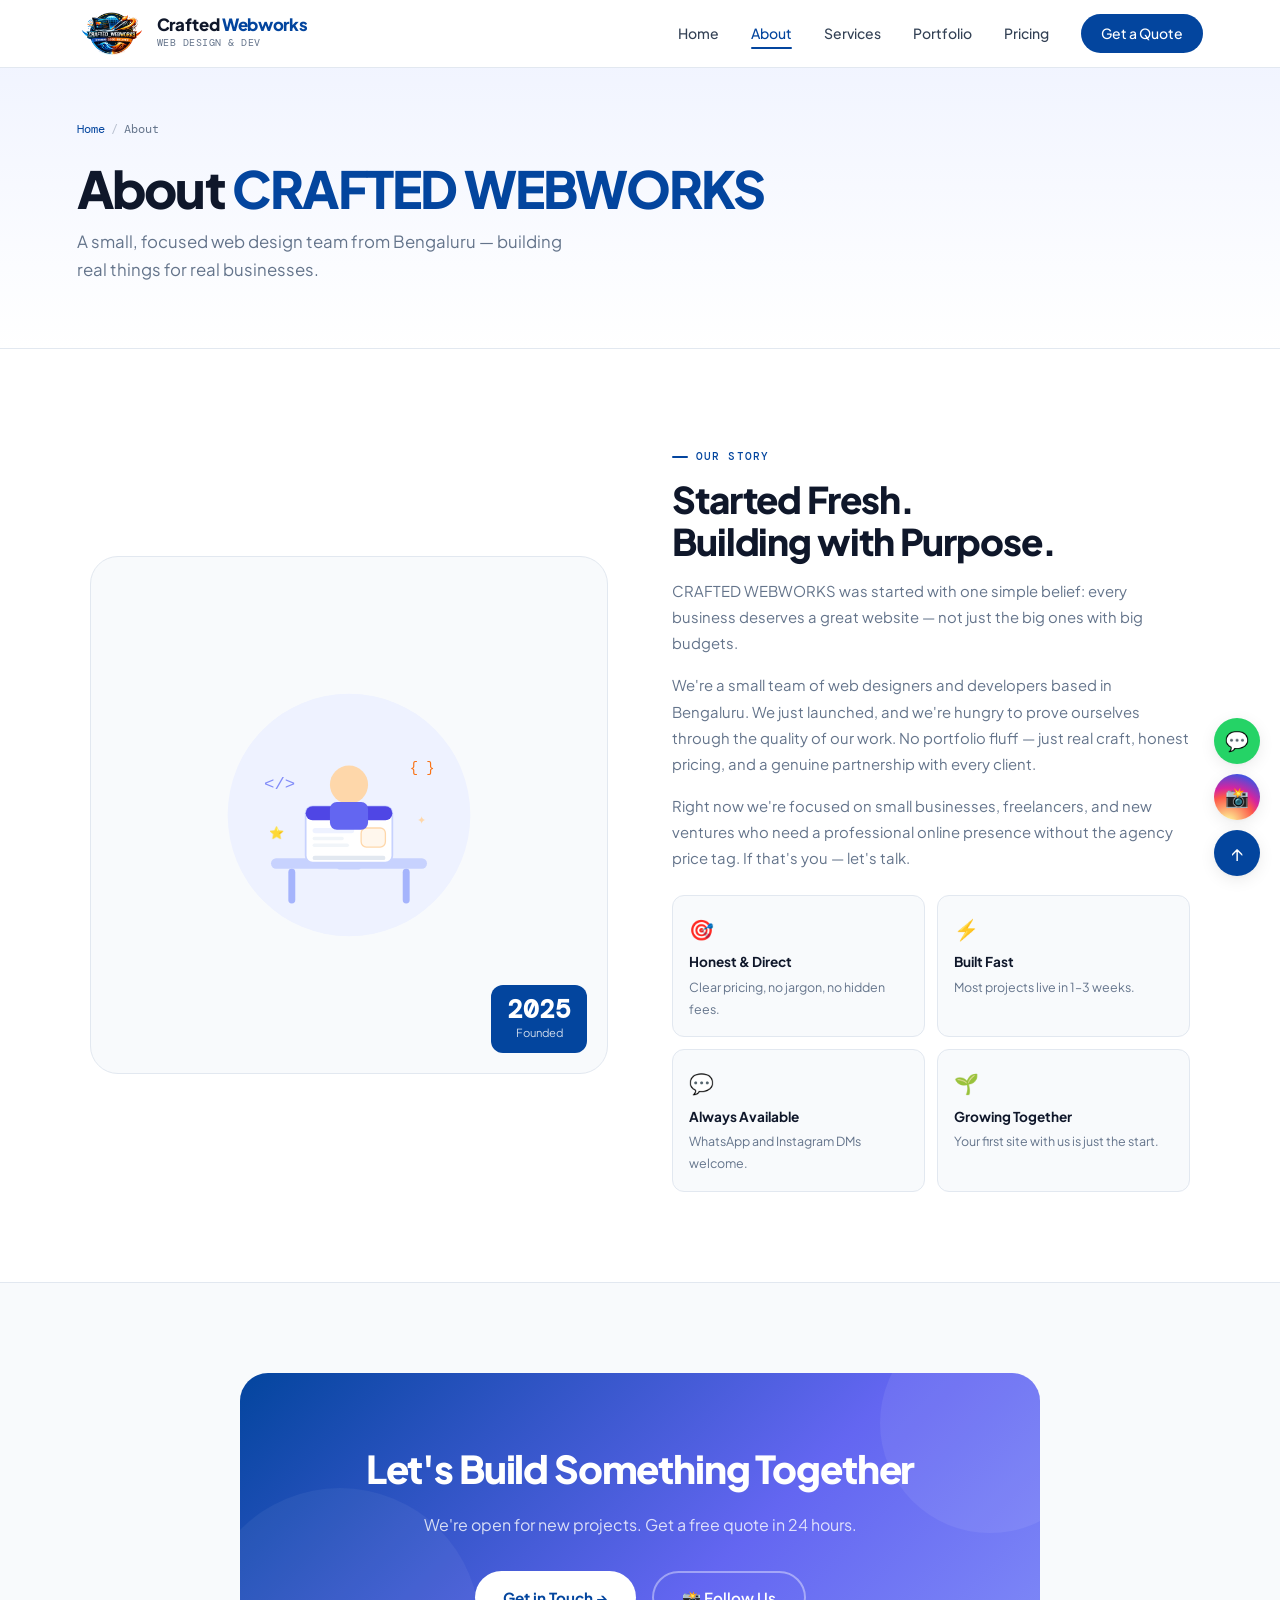
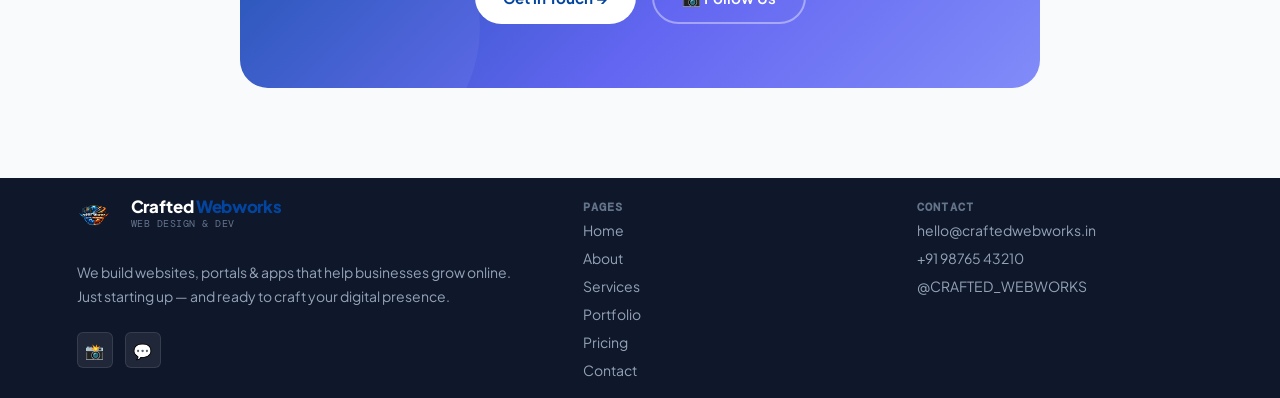
==== pages/about.html @ dcdc69d9 "Website Desing" ====
<!DOCTYPE html>
<html lang="en">
<head>
  <meta charset="UTF-8"><meta name="viewport" content="width=device-width, initial-scale=1.0">
  <title>About — CRAFTED WEBWORKS</title>
  <meta name="description" content="About CRAFTED WEBWORKS — a fresh Bengaluru-based web design agency building quality websites for businesses just starting out.">
  <meta name="robots" content="index, follow">
  <link rel="canonical" href="https://craftedwebworks.in/pages/about.html">
  <link rel="preconnect" href="https://fonts.googleapis.com"><link rel="preconnect" href="https://fonts.gstatic.com" crossorigin>
  <link rel="stylesheet" href="../assets/css/style.css">
  <link rel="icon" type="image/x-icon" href="assets/images/favicon.ico">

</head>
<body>
<div id="nav-root"></div>

<div class="page-top">
  <div class="breadcrumb"><a href="../index.html">Home</a><span class="sep">/</span>About</div>
  <h1>About <span style="color:var(--primary)">CRAFTED WEBWORKS</span></h1>
  <p>A small, focused web design team from Bengaluru — building real things for real businesses.</p>
</div>

<section>
  <div class="about-split">
    <div class="about-img-box reveal">
      <svg viewBox="0 0 300 300" fill="none" xmlns="http://www.w3.org/2000/svg" style="max-width:260px;">
        <!-- Person at desk illustration -->
        <circle cx="150" cy="150" r="140" fill="#EEF2FF"/>
        <!-- Desk -->
        <rect x="60" y="200" width="180" height="12" rx="6" fill="#C7D2FE"/>
        <rect x="80" y="212" width="8" height="40" rx="4" fill="#A5B4FC"/>
        <rect x="212" y="212" width="8" height="40" rx="4" fill="#A5B4FC"/>
        <!-- Monitor -->
        <rect x="100" y="140" width="100" height="65" rx="8" fill="white" stroke="#C7D2FE" stroke-width="2"/>
        <rect x="100" y="140" width="100" height="16" rx="8" fill="#4F46E5"/>
        <rect x="108" y="165" width="48" height="6" rx="3" fill="#EEF2FF"/>
        <rect x="108" y="175" width="36" height="4" rx="2" fill="#F1F5F9"/>
        <rect x="108" y="183" width="42" height="4" rx="2" fill="#F1F5F9"/>
        <rect x="164" y="165" width="28" height="22" rx="6" fill="#FFF7ED" stroke="#FED7AA" stroke-width="1.5"/>
        <rect x="136" y="205" width="28" height="8" rx="4" fill="#C7D2FE"/>
        <!-- Person -->
        <circle cx="150" cy="115" r="22" fill="#FED7AA"/>
        <rect x="128" y="135" width="44" height="32" rx="8" fill="#6366F1"/>
        <!-- Keyboard -->
        <rect x="108" y="197" width="84" height="5" rx="2.5" fill="#E2E8F0"/>
        <!-- Code symbols floating -->
        <text x="52" y="120" fill="#818CF8" font-size="20" font-family="monospace">&lt;/&gt;</text>
        <text x="220" y="100" fill="#F97316" font-size="16" font-family="monospace">{ }</text>
        <text x="58" y="175" fill="#C7D2FE" font-size="14" font-family="monospace">⭐</text>
        <text x="228" y="160" fill="#FED7AA" font-size="13" font-family="monospace">✦</text>
      </svg>
      <div class="about-badge-box">
        <div class="big">2025</div>
        <small>Founded</small>
      </div>
    </div>

    <div class="about-text reveal reveal-d2">
      <div class="section-label" style="margin-bottom:.75rem;">Our Story</div>
      <h2>Started Fresh.<br>Building with Purpose.</h2>
      <p>CRAFTED WEBWORKS was started with one simple belief: every business deserves a great website — not just the big ones with big budgets.</p>
      <p>We're a small team of web designers and developers based in Bengaluru. We just launched, and we're hungry to prove ourselves through the quality of our work. No portfolio fluff — just real craft, honest pricing, and a genuine partnership with every client.</p>
      <p>Right now we're focused on small businesses, freelancers, and new ventures who need a professional online presence without the agency price tag. If that's you — let's talk.</p>
      <div class="vals-grid">
        <div class="val-card">
          <div class="vi">🎯</div>
          <h5>Honest & Direct</h5>
          <p>Clear pricing, no jargon, no hidden fees.</p>
        </div>
        <div class="val-card">
          <div class="vi">⚡</div>
          <h5>Built Fast</h5>
          <p>Most projects live in 1–3 weeks.</p>
        </div>
        <div class="val-card">
          <div class="vi">💬</div>
          <h5>Always Available</h5>
          <p>WhatsApp and Instagram DMs welcome.</p>
        </div>
        <div class="val-card">
          <div class="vi">🌱</div>
          <h5>Growing Together</h5>
          <p>Your first site with us is just the start.</p>
        </div>
      </div>
    </div>
  </div>
</section>

<!-- CTA -->
<section style="background:var(--bg-soft);border-top:1px solid var(--border);">
  <div class="cta-banner reveal">
    <h2>Let's Build Something Together</h2>
    <p>We're open for new projects. Get a free quote in 24 hours.</p>
    <div class="cta-banner-actions">
      <a href="contact.html" class="btn-white">Get in Touch →</a>
      <a href="https://www.instagram.com/CRAFTED WEBWORKS/" target="_blank" rel="noopener" class="btn-ghost">📸 Follow Us</a>
    </div>
  </div>
</section>

<div id="footer-root"></div>
<script src="../assets/js/components.js"></script>
<script>CW.init('about');</script>
<script src="../assets/js/main.js"></script>
</body>
</html>
---- assets/css/style.css ----
/* ====================================================
   CRAFTED WEBWORKS — CLEAN LIGHT THEME
   Colors: White bg · Indigo #03459e · Orange #F97316
   Font: Plus Jakarta Sans + DM Mono
   ==================================================== */
@import url('https://fonts.googleapis.com/css2?family=Plus+Jakarta+Sans:wght@300;400;500;600;700;800&family=DM+Mono:wght@400;500&display=swap');

:root {
  /* Brand Colors */
  --primary:       #03459e;   /* indigo */
  --primary-light: #EEF2FF;   /* indigo tint */
  --primary-mid:   #818CF8;   /* indigo mid */
  --accent:        #F97316;   /* orange */
  --accent-light:  #FFF7ED;   /* orange tint */

  /* Neutrals */
  --bg:            #FFFFFF;
  --bg-soft:       #F8FAFC;
  --bg-card:       #FFFFFF;
  --border:        #E2E8F0;
  --border-dark:   #CBD5E1;

  /* Text */
  --text-dark:     #0F172A;
  --text-body:     #334155;
  --text-muted:    #64748B;
  --text-light:    #94A3B8;

  /* Shadows */
  --shadow-sm:  0 1px 3px rgba(0,0,0,0.07), 0 1px 2px rgba(0,0,0,0.04);
  --shadow-md:  0 4px 16px rgba(0,0,0,0.08), 0 1px 4px rgba(0,0,0,0.04);
  --shadow-lg:  0 12px 40px rgba(0,0,0,0.10), 0 4px 12px rgba(0,0,0,0.05);
  --shadow-card:0 2px 8px rgba(79,70,229,0.07), 0 1px 3px rgba(0,0,0,0.05);

  /* Radius */
  --r-sm:   6px;
  --r-md:  12px;
  --r-lg:  20px;
  --r-xl:  28px;
  --r-full:999px;

  /* Transition */
  --t: 0.25s cubic-bezier(0.4,0,0.2,1);

  /* Fonts */
  --font:       'Plus Jakarta Sans', sans-serif;
  --font-mono:  'DM Mono', monospace;
}

/* ── Reset ── */
*,*::before,*::after{box-sizing:border-box;margin:0;padding:0;}
html{scroll-behavior:smooth;font-size:16px;}
body{
  font-family:var(--font);
  background:var(--bg);
  color:var(--text-body);
  line-height:1.65;
  -webkit-font-smoothing:antialiased;
  overflow-x:hidden;
}
a{text-decoration:none;color:inherit;}
img{max-width:100%;display:block;}
button{cursor:pointer;border:none;background:none;font-family:inherit;}
ul,ol{list-style:none;}
::selection{background:var(--primary-light);color:var(--primary);}
::-webkit-scrollbar{width:5px;}
::-webkit-scrollbar-track{background:#f1f5f9;}
::-webkit-scrollbar-thumb{background:var(--primary-mid);border-radius:3px;}

/* ====================================================
   NAVBAR
   ==================================================== */
.navbar{
  position:fixed;top:0;left:0;right:0;z-index:999;
  height:68px;
  display:flex;align-items:center;justify-content:space-between;
  padding:0 6%;
  background:rgba(255,255,255,0.95);
  backdrop-filter:blur(12px);
  border-bottom:1px solid var(--border);
  transition:box-shadow var(--t);
}
.navbar.scrolled{box-shadow:var(--shadow-sm);}

/* Logo */
.nav-logo{display:flex;align-items:center;gap:10px;text-decoration:none;}
.logo-svg{width:38px;height:38px;flex-shrink:0;}
.logo-text{
  font-size:1.05rem;font-weight:800;color:var(--text-dark);
  letter-spacing:-0.02em;line-height:1.1;
}
.logo-text span{color:var(--primary);}
.logo-sub{
  font-size:0.62rem;color:var(--text-muted);font-family:var(--font-mono);
  letter-spacing:0.05em;text-transform:uppercase;display:block;
}

/* Nav links */
.nav-links{display:flex;align-items:center;gap:2rem;}
.nav-links a{
  font-size:0.875rem;font-weight:500;
  transition:color var(--t);position:relative;
}
.nav-links a:hover,.nav-links a.active{color:var(--primary);}
.nav-links a.active::after{
  content:'';position:absolute;bottom:-4px;left:0;right:0;
  height:2px;background:var(--primary);border-radius:1px;
}
.btn-nav{
  padding:.5rem 1.25rem;
  background:var(--primary);color:#fff;
  border-radius:var(--r-full);
  font-size:.875rem;font-weight:600;
  transition:all var(--t);
}
.btn-nav:hover{background:#4338CA;transform:translateY(-1px);box-shadow:0 4px 14px rgba(79,70,229,.35);}

/* Hamburger */
.hamburger{display:none;flex-direction:column;gap:5px;width:26px;cursor:pointer;}
.hamburger span{display:block;height:2px;background:var(--text-dark);border-radius:2px;transition:all var(--t);}
.hamburger.open span:nth-child(1){transform:translateY(7px) rotate(45deg);}
.hamburger.open span:nth-child(2){opacity:0;}
.hamburger.open span:nth-child(3){transform:translateY(-7px) rotate(-45deg);}

.mobile-nav{
  display:none;position:fixed;top:68px;left:0;right:0;
  background:#fff;border-bottom:1px solid var(--border);
  padding:1.25rem 6%;z-index:998;
  flex-direction:column;gap:1rem;box-shadow:var(--shadow-md);
}
.mobile-nav.open{display:flex;}
.mobile-nav a{font-size:.95rem;font-weight:500;padding:.5rem 0;border-bottom:1px solid var(--border);}
.mobile-nav a:last-child{border:none;}

/* ====================================================
   BUTTONS
   ==================================================== */
.btn-primary{
  display:inline-flex;align-items:center;gap:8px;
  padding:.75rem 1.75rem;
  background:var(--primary);color:#fff;
  border-radius:var(--r-full);
  font-weight:600;font-size:.95rem;
  transition:all var(--t);
}
.btn-primary:hover{background:#4338CA;transform:translateY(-2px);box-shadow:0 6px 20px rgba(79,70,229,.3);}

.btn-secondary{
  display:inline-flex;align-items:center;gap:8px;
  padding:.75rem 1.75rem;
  background:var(--bg-soft);color:var(--text-dark);
  border:1.5px solid var(--border);
  border-radius:var(--r-full);
  font-weight:600;font-size:.95rem;
  transition:all var(--t);
}
.btn-secondary:hover{border-color:var(--primary);color:var(--primary);background:var(--primary-light);transform:translateY(-2px);}

.btn-outline-primary{
  display:inline-flex;align-items:center;gap:8px;
  padding:.75rem 1.75rem;
  border:1.5px solid var(--primary);color:var(--primary);
  border-radius:var(--r-full);
  font-weight:600;font-size:.95rem;
  background:transparent;
  transition:all var(--t);
}
.btn-outline-primary:hover{background:var(--primary);color:#fff;transform:translateY(-2px);}

/* ====================================================
   HERO
   ==================================================== */
.hero{
  min-height:100vh;
  display:flex;align-items:center;
  padding:100px 6% 60px;
  position:relative;
  overflow:hidden;
}
.hero-bg-shape{
  position:absolute;top:-120px;right:-180px;
  width:600px;height:600px;
  background:radial-gradient(circle, #EEF2FF 0%, transparent 70%);
  border-radius:50%;
  pointer-events:none;
}
.hero-dots{
  position:absolute;top:80px;right:60px;
  width:200px;height:200px;
  background-image:radial-gradient(circle, var(--border-dark) 1.5px, transparent 1.5px);
  background-size:20px 20px;
  opacity:0.5;
  pointer-events:none;
}
.hero-content{
  position:relative;z-index:1;
  max-width:680px;
}
.hero-badge{
  display:inline-flex;align-items:center;gap:8px;
  padding:.35rem 1rem;
  background:var(--primary-light);
  border:1px solid #C7D2FE;
  border-radius:var(--r-full);
  font-size:.75rem;font-weight:600;
  font-family:var(--font-mono);
  color:var(--primary);
  letter-spacing:.04em;
  text-transform:uppercase;
  margin-bottom:1.5rem;
}
.badge-dot{
  width:6px;height:6px;
  background:var(--accent);border-radius:50%;
  animation:blink 1.8s infinite;
}
@keyframes blink{0%,100%{opacity:1}50%{opacity:.3}}

.hero h1{
  font-size:clamp(2.4rem,5vw,3.8rem);
  font-weight:800;
  line-height:1.1;
  letter-spacing:-.035em;
  color:var(--text-dark);
  margin-bottom:1.25rem;
}
.hero h1 .highlight{
  color:var(--primary);
  position:relative;display:inline-block;
}
.hero h1 .highlight::after{
  content:'';
  position:absolute;bottom:-4px;left:0;right:0;
  height:3px;
  background:linear-gradient(90deg,var(--primary),var(--accent));
  border-radius:2px;
}
.hero-sub{
  font-size:1.1rem;color:var(--text-muted);
  max-width:500px;line-height:1.75;
  margin-bottom:2.25rem;font-weight:400;
}
.hero-actions{display:flex;gap:1rem;flex-wrap:wrap;align-items:center;margin-bottom:3rem;}
.hero-proof{
  display:flex;align-items:center;gap:.75rem;
  font-size:.82rem;color:var(--text-muted);
}
.proof-avatars{display:flex;}
.proof-avatars span{
  width:30px;height:30px;border-radius:50%;
  border:2px solid #fff;
  margin-left:-8px;
  display:grid;place-items:center;
  font-size:.75rem;font-weight:700;
  background:linear-gradient(135deg,var(--primary),var(--primary-mid));
  color:#fff;
}
.proof-avatars span:first-child{margin-left:0;}
.proof-stars{color:#F59E0B;font-size:.85rem;letter-spacing:1px;}

/* Hero visual */
.hero-visual{
  position:absolute;right:6%;top:50%;transform:translateY(-50%);
  width:420px;
  pointer-events:none;
}

/* ====================================================
   SECTION COMMONS
   ==================================================== */
section{padding:90px 6%;}
.section-label{
  display:inline-flex;align-items:center;gap:8px;
  font-family:var(--font-mono);font-size:.7rem;
  letter-spacing:.1em;text-transform:uppercase;
  color:var(--primary);font-weight:500;
  margin-bottom:.75rem;
}
.section-label::before{
  content:'';width:16px;height:2px;
  background:var(--primary);border-radius:1px;
}
.section-title{
  font-size:clamp(1.8rem,3.5vw,2.6rem);
  font-weight:800;color:var(--text-dark);
  letter-spacing:-.03em;line-height:1.15;
  margin-bottom:.75rem;
}
.section-sub{
  font-size:1rem;color:var(--text-muted);
  max-width:500px;line-height:1.7;
}
.section-header{margin-bottom:3.5rem;}

/* ====================================================
   SERVICES
   ==================================================== */
.services-grid{
  display:grid;
  grid-template-columns:repeat(auto-fit,minmax(280px,1fr));
  gap:1.25rem;
  max-width:1200px;margin:0 auto;
}
.service-card{
  background:#fff;
  border:1.5px solid var(--border);
  border-radius:var(--r-lg);
  padding:1.75rem;
  transition:all var(--t);
  cursor:default;
}
.service-card:hover{
  border-color:var(--primary);
  box-shadow:var(--shadow-card);
  transform:translateY(-3px);
}
.service-icon-wrap{
  width:48px;height:48px;
  border-radius:var(--r-md);
  background:var(--primary-light);
  display:grid;place-items:center;
  font-size:1.3rem;
  margin-bottom:1.1rem;
  transition:background var(--t);
}
.service-card:hover .service-icon-wrap{background:var(--primary);}
.service-card:hover .service-icon-wrap svg{filter:brightness(10);}
.service-card h3{
  font-size:1rem;font-weight:700;
  color:var(--text-dark);margin-bottom:.45rem;
  letter-spacing:-.01em;
}
.service-card p{font-size:.875rem;color:var(--text-muted);line-height:1.6;}
.service-tags{display:flex;flex-wrap:wrap;gap:5px;margin-top:1rem;}
.chip{
  font-family:var(--font-mono);font-size:.65rem;
  padding:3px 8px;border-radius:var(--r-full);
  background:var(--bg-soft);
  border:1px solid var(--border);
  color:var(--text-muted);
  letter-spacing:.03em;
}

/* ====================================================
   HOW WE WORK (Steps)
   ==================================================== */
.steps-wrap{
  display:grid;
  grid-template-columns:repeat(auto-fit,minmax(220px,1fr));
  gap:1.5rem;
  max-width:1100px;margin:0 auto;
  position:relative;
}
.steps-wrap::before{
  content:'';
  position:absolute;top:32px;left:10%;right:10%;
  height:1px;
  background:linear-gradient(90deg,transparent,var(--border),transparent);
  display:none;
}
.step-card{
  text-align:center;
  padding:1.75rem 1.25rem;
  background:#fff;
  border:1.5px solid var(--border);
  border-radius:var(--r-lg);
  transition:all var(--t);
  position:relative;
}
.step-card:hover{border-color:var(--primary);box-shadow:var(--shadow-card);transform:translateY(-3px);}
.step-num{
  width:48px;height:48px;
  border-radius:50%;
  background:var(--primary-light);
  border:2px solid #C7D2FE;
  display:grid;place-items:center;
  margin:0 auto 1rem;
  font-family:var(--font-mono);
  font-size:.85rem;font-weight:500;
  color:var(--primary);
  transition:all var(--t);
}
.step-card:hover .step-num{background:var(--primary);color:#fff;border-color:var(--primary);}
.step-card h3{font-size:.95rem;font-weight:700;color:var(--text-dark);margin-bottom:.4rem;}
.step-card p{font-size:.82rem;color:var(--text-muted);line-height:1.6;}

/* ====================================================
   WHY US — Feature List
   ==================================================== */
.why-grid{
  display:grid;grid-template-columns:1fr 1fr;gap:3rem;
  max-width:1100px;margin:0 auto;align-items:center;
}
.why-features{display:flex;flex-direction:column;gap:1.25rem;}
.why-feature{
  display:flex;gap:1rem;
  padding:1.25rem;
  background:#fff;
  border:1.5px solid var(--border);
  border-radius:var(--r-md);
  transition:all var(--t);
}
.why-feature:hover{border-color:var(--primary);box-shadow:var(--shadow-card);}
.feature-icon{
  width:40px;height:40px;flex-shrink:0;
  border-radius:var(--r-sm);
  background:var(--accent-light);
  display:grid;place-items:center;
  font-size:1.15rem;
}
.feature-text h4{font-size:.9rem;font-weight:700;color:var(--text-dark);margin-bottom:.2rem;}
.feature-text p{font-size:.82rem;color:var(--text-muted);line-height:1.55;}
.why-visual{
  background:var(--bg-soft);
  border:1.5px solid var(--border);
  border-radius:var(--r-xl);
  padding:2.5rem;
  text-align:center;
}
.stats-grid{display:grid;grid-template-columns:1fr 1fr;gap:1rem;margin-bottom:1.5rem;}
.stat-box{
  background:#fff;
  border:1.5px solid var(--border);
  border-radius:var(--r-md);
  padding:1.25rem;
}
.stat-num{
  font-size:2rem;font-weight:800;
  color:var(--primary);letter-spacing:-.04em;
  font-family:var(--font-mono);
}
.stat-lbl{font-size:.72rem;color:var(--text-muted);text-transform:uppercase;letter-spacing:.06em;margin-top:2px;}
.insta-cta-box{
  background:linear-gradient(135deg,var(--primary-light),#fff);
  border:1.5px solid #C7D2FE;
  border-radius:var(--r-md);
  padding:1.25rem;
  display:flex;align-items:center;gap:.75rem;
}
.insta-icon{font-size:1.6rem;}
.insta-cta-text p{font-size:.8rem;color:var(--text-muted);}
.insta-cta-text strong{font-size:.9rem;color:var(--primary);display:block;}

/* ====================================================
   PRICING
   ==================================================== */
.pricing-grid{
  display:grid;
  grid-template-columns:repeat(auto-fit,minmax(280px,1fr));
  gap:1.25rem;max-width:1050px;margin:0 auto;
  align-items:start;
}
.plan-card{
  background:#fff;
  border:1.5px solid var(--border);
  border-radius:var(--r-xl);
  padding:2rem 1.75rem;
  transition:all var(--t);
  position:relative;
}
.plan-card:hover{box-shadow:var(--shadow-lg);border-color:var(--primary-mid);}
.plan-card.popular{
  border-color:var(--primary);
  box-shadow:0 0 0 4px rgba(79,70,229,.08);
}
.plan-badge{
  position:absolute;top:-12px;left:50%;transform:translateX(-50%);
  background:var(--primary);color:#fff;
  font-size:.68rem;font-weight:700;font-family:var(--font-mono);
  padding:3px 14px;border-radius:var(--r-full);
  white-space:nowrap;letter-spacing:.06em;text-transform:uppercase;
}
.plan-name{font-size:.72rem;font-family:var(--font-mono);color:var(--text-muted);text-transform:uppercase;letter-spacing:.1em;margin-bottom:.5rem;}
.plan-price{
  font-size:2.5rem;font-weight:800;color:var(--text-dark);
  letter-spacing:-.04em;line-height:1;margin-bottom:.25rem;
}
.plan-price sup{font-size:1.1rem;font-weight:600;color:var(--primary);vertical-align:super;}
.plan-note{font-size:.8rem;color:var(--text-muted);margin-bottom:1.5rem;}
.plan-divider{height:1px;background:var(--border);margin:1.25rem 0;}
.plan-feats{margin-bottom:1.75rem;display:flex;flex-direction:column;gap:.6rem;}
.plan-feats li{
  display:flex;align-items:flex-start;gap:8px;
  font-size:.85rem;color:var(--text-body);
}
.plan-feats li .tick{color:#22C55E;flex-shrink:0;font-size:1rem;margin-top:.5px;}
.plan-feats li .cross{color:var(--border-dark);flex-shrink:0;font-size:.9rem;}
.plan-feats li.off{opacity:.45;}

/* ====================================================
   TESTIMONIALS
   ==================================================== */
.testi-grid{
  display:grid;
  grid-template-columns:repeat(auto-fit,minmax(280px,1fr));
  gap:1.25rem;max-width:1100px;margin:0 auto;
}
.testi-card{
  background:#fff;
  border:1.5px solid var(--border);
  border-radius:var(--r-lg);
  padding:1.75rem;
  transition:all var(--t);
}
.testi-card:hover{box-shadow:var(--shadow-md);border-color:var(--primary-mid);}
.testi-stars{color:#F59E0B;font-size:.9rem;margin-bottom:.9rem;letter-spacing:2px;}
.testi-text{
  font-size:.9rem;color:var(--text-body);
  line-height:1.7;margin-bottom:1.25rem;
  font-style:italic;
}
.testi-author{display:flex;align-items:center;gap:.75rem;}
.author-ava{
  width:38px;height:38px;border-radius:50%;
  background:linear-gradient(135deg,var(--primary),var(--primary-mid));
  display:grid;place-items:center;
  font-size:.8rem;font-weight:700;color:#fff;
  flex-shrink:0;
}
.author-name{font-size:.88rem;font-weight:700;color:var(--text-dark);}
.author-role{font-size:.75rem;color:var(--text-muted);font-family:var(--font-mono);}

/* ====================================================
   CTA BANNER
   ==================================================== */
.cta-banner{
  background:linear-gradient(135deg,var(--primary) 0%,#6366F1 60%,#818CF8 100%);
  border-radius:var(--r-xl);
  padding:4rem 3rem;
  text-align:center;
  max-width:800px;margin:0 auto;
  position:relative;overflow:hidden;
}
.cta-banner::before{
  content:'';position:absolute;top:-60px;right:-60px;
  width:220px;height:220px;
  background:rgba(255,255,255,.07);
  border-radius:50%;
}
.cta-banner::after{
  content:'';position:absolute;bottom:-80px;left:-40px;
  width:280px;height:280px;
  background:rgba(255,255,255,.05);
  border-radius:50%;
}
.cta-banner h2{
  font-size:clamp(1.8rem,3vw,2.4rem);
  font-weight:800;color:#fff;
  letter-spacing:-.03em;margin-bottom:.75rem;
  position:relative;z-index:1;
}
.cta-banner p{font-size:1rem;color:rgba(255,255,255,.8);margin-bottom:2rem;position:relative;z-index:1;}
.cta-banner-actions{display:flex;justify-content:center;gap:1rem;flex-wrap:wrap;position:relative;z-index:1;}
.btn-white{
  display:inline-flex;align-items:center;gap:8px;
  padding:.75rem 1.75rem;
  background:#fff;color:var(--primary);
  border-radius:var(--r-full);
  font-weight:700;font-size:.95rem;
  transition:all var(--t);
}
.btn-white:hover{background:#EEF2FF;transform:translateY(-2px);box-shadow:0 6px 20px rgba(0,0,0,.2);}
.btn-ghost{
  display:inline-flex;align-items:center;gap:8px;
  padding:.75rem 1.75rem;
  border:2px solid rgba(255,255,255,.4);color:#fff;
  border-radius:var(--r-full);
  font-weight:600;font-size:.95rem;
  transition:all var(--t);
  background:transparent;
}
.btn-ghost:hover{background:rgba(255,255,255,.12);border-color:rgba(255,255,255,.7);transform:translateY(-2px);}

/* ====================================================
   FOOTER
   ==================================================== */
footer{
  background:var(--text-dark);
  color:#fff;
  padding:20px 6% 15px;
}
.footer-grid{
  display:grid;
  grid-template-columns:1.6fr 1fr 1fr;
  gap:3rem;
}
.footer-brand p{font-size:.875rem;color:#94A3B8;line-height:1.7;margin:1rem 0 1.5rem;}
.footer-socials{display:flex;gap:.75rem;}
.soc-btn{
  width:36px;height:36px;border-radius:var(--r-sm);
  background:rgba(255,255,255,.07);
  border:1px solid rgba(255,255,255,.1);
  display:grid;place-items:center;font-size:.95rem;
  transition:all var(--t);text-decoration:none;color:#fff;
}
.soc-btn:hover{background:var(--primary);border-color:var(--primary);transform:translateY(-2px);}
.footer-col h4{
  font-size:.72rem;font-family:var(--font-mono);
  text-transform:uppercase;letter-spacing:.1em;
  color:#64748B;
}
.footer-col ul{display:flex;flex-direction:column;gap:.1rem;}
.footer-col a{font-size:.875rem;color:#94A3B8;transition:color var(--t);}
.footer-col a:hover{color:#fff;}
.footer-bottom{
  display:flex;align-items:center;justify-content:space-between;
  padding-top:1.5rem;border-top:1px solid rgba(255,255,255,.08);
  flex-wrap:wrap;gap:1rem;
}
.footer-bottom p{font-size:.8rem;color:#475569;}
.footer-bottom span{color:var(--primary-mid);}

/* ====================================================
   FLOATING BUTTONS
   ==================================================== */
.float-actions{
  position:fixed;right:1.25rem;bottom:1.5rem;
  display:flex;flex-direction:column;gap:10px;z-index:800;
}
.float-btn{
  width:46px;height:46px;border-radius:50%;
  display:grid;place-items:center;font-size:1.2rem;
  box-shadow:var(--shadow-md);
  transition:all var(--t);text-decoration:none;
  border:none;cursor:pointer;position:relative;
}
.float-btn:hover{transform:scale(1.1);}
.float-tip{
  position:absolute;right:54px;
  background:var(--text-dark);color:#fff;
  font-size:.72rem;font-weight:500;
  padding:4px 10px;border-radius:var(--r-sm);
  white-space:nowrap;
  opacity:0;pointer-events:none;
  transition:opacity var(--t);
}
.float-btn:hover .float-tip{opacity:1;}
.fb-wa{background:#25D366;color:#fff;}
.fb-ig{background:radial-gradient(circle at 30% 107%,#fdf497 0%,#fdf497 5%,#fd5949 45%,#d6249f 60%,#285AEB 90%);color:#fff;}
.fb-top{
  background:var(--primary);color:#fff;
  opacity:0;transition:opacity var(--t),transform var(--t);
}
.fb-top.show{opacity:1;}

/* ====================================================
   PAGE HERO (sub pages)
   ==================================================== */
.page-top{
  padding:120px 6% 64px;
  background:linear-gradient(180deg,var(--primary-light) 0%,var(--bg) 100%);
  border-bottom:1px solid var(--border);
}
.breadcrumb{
  display:flex;align-items:center;gap:6px;
  font-size:.75rem;color:var(--text-muted);
  font-family:var(--font-mono);margin-bottom:1.25rem;
}
.breadcrumb a{color:var(--primary);}
.breadcrumb .sep{opacity:.4;}
.page-top h1{
  font-size:clamp(2rem,4vw,3.2rem);font-weight:800;
  color:var(--text-dark);letter-spacing:-.035em;
  margin-bottom:.75rem;line-height:1.1;
}
.page-top p{font-size:1.05rem;color:var(--text-muted);max-width:500px;}

/* ====================================================
   ABOUT PAGE
   ==================================================== */
.about-split{
  display:grid;grid-template-columns:1fr 1fr;
  gap:4rem;align-items:center;
  max-width:1100px;margin:0 auto;
}
.about-img-box{
  background:var(--bg-soft);
  border:1.5px solid var(--border);
  border-radius:var(--r-xl);
  padding:3rem;
  text-align:center;font-size:4rem;
  aspect-ratio:1;display:grid;place-items:center;
  position:relative;overflow:hidden;
}
.about-img-box img{width:100%;height:100%;object-fit:cover;border-radius:var(--r-lg);}
.about-badge-box{
  position:absolute;bottom:1.25rem;right:1.25rem;
  background:var(--primary);color:#fff;
  border-radius:var(--r-md);padding:.75rem 1rem;
  text-align:center;
}
.about-badge-box .big{font-size:1.6rem;font-weight:800;font-family:var(--font-mono);line-height:1;}
.about-badge-box small{font-size:.7rem;opacity:.8;display:block;}

.about-text h2{
  font-size:clamp(1.7rem,3vw,2.3rem);font-weight:800;
  color:var(--text-dark);letter-spacing:-.03em;
  line-height:1.15;margin-bottom:1rem;
}
.about-text p{font-size:.93rem;color:var(--text-muted);line-height:1.75;margin-bottom:1rem;}
.vals-grid{display:grid;grid-template-columns:1fr 1fr;gap:.75rem;margin-top:1.5rem;}
.val-card{
  background:var(--bg-soft);border:1.5px solid var(--border);
  border-radius:var(--r-md);padding:1rem;
  transition:all var(--t);
}
.val-card:hover{border-color:var(--primary);}
.val-card .vi{font-size:1.25rem;margin-bottom:.4rem;}
.val-card h5{font-size:.85rem;font-weight:700;color:var(--text-dark);margin-bottom:.2rem;}
.val-card p{font-size:.78rem;color:var(--text-muted);margin:0;}

/* ====================================================
   CONTACT
   ==================================================== */
.contact-wrap{
  display:grid;grid-template-columns:1fr 1.2fr;
  gap:3.5rem;max-width:1100px;margin:0 auto;
  align-items:start;
}
.contact-info h2{
  font-size:clamp(1.6rem,3vw,2.2rem);font-weight:800;
  color:var(--text-dark);letter-spacing:-.03em;margin-bottom:.75rem;
}
.contact-info p{font-size:.93rem;color:var(--text-muted);line-height:1.7;margin-bottom:2rem;}
.contact-items{display:flex;flex-direction:column;gap:.75rem;}
.c-item{
  display:flex;align-items:center;gap:.9rem;
  padding:.9rem 1.1rem;
  background:#fff;border:1.5px solid var(--border);
  border-radius:var(--r-md);transition:all var(--t);
}
.c-item:hover{border-color:var(--primary);}
.c-item-icon{
  width:38px;height:38px;flex-shrink:0;
  background:var(--primary-light);
  border-radius:var(--r-sm);
  display:grid;place-items:center;font-size:1.05rem;
}
.c-item-label{font-size:.7rem;font-family:var(--font-mono);color:var(--text-muted);text-transform:uppercase;letter-spacing:.06em;}
.c-item-val{font-size:.88rem;font-weight:600;color:var(--text-dark);}
.form-box{
  background:#fff;border:1.5px solid var(--border);
  border-radius:var(--r-xl);padding:2.25rem;
  box-shadow:var(--shadow-sm);
}
.form-box h3{font-size:1.15rem;font-weight:700;color:var(--text-dark);margin-bottom:.25rem;}
.form-box .sub{font-size:.82rem;color:var(--text-muted);margin-bottom:1.75rem;}
.form-row{display:grid;grid-template-columns:1fr 1fr;gap:.9rem;}
.f-group{margin-bottom:.9rem;}
.f-group label{
  display:block;font-size:.75rem;font-weight:600;
  font-family:var(--font-mono);text-transform:uppercase;
  letter-spacing:.06em;color:var(--text-muted);margin-bottom:.4rem;
}
.f-group input,.f-group textarea,.f-group select{
  width:100%;
  background:var(--bg-soft);
  border:1.5px solid var(--border);
  border-radius:var(--r-md);
  padding:.65rem .9rem;
  font-family:var(--font);font-size:.88rem;
  color:var(--text-dark);
  transition:all var(--t);outline:none;
  appearance:none;
}
.f-group input:focus,.f-group textarea:focus,.f-group select:focus{
  border-color:var(--primary);
  background:#fff;
  box-shadow:0 0 0 3px rgba(79,70,229,.1);
}
.f-group textarea{resize:vertical;min-height:110px;}

/* ====================================================
   SEO GUIDE PAGE
   ==================================================== */
.seo-steps{max-width:780px;margin:0 auto;display:flex;flex-direction:column;gap:1.5rem;}
.seo-step{
  display:flex;gap:1.25rem;
  padding:1.5rem;
  background:#fff;border:1.5px solid var(--border);
  border-radius:var(--r-lg);
  transition:all var(--t);
}
.seo-step:hover{border-color:var(--primary);box-shadow:var(--shadow-card);}
.seo-step-num{
  flex-shrink:0;
  width:40px;height:40px;
  border-radius:50%;
  background:var(--primary);color:#fff;
  display:grid;place-items:center;
  font-family:var(--font-mono);font-size:.8rem;font-weight:500;
}
.seo-step-body h3{font-size:.95rem;font-weight:700;color:var(--text-dark);margin-bottom:.4rem;}
.seo-step-body p{font-size:.85rem;color:var(--text-muted);line-height:1.6;margin-bottom:.6rem;}
.seo-tools{display:flex;flex-wrap:wrap;gap:.4rem;}
.tool-pill{
  display:inline-flex;align-items:center;gap:4px;
  font-size:.68rem;font-family:var(--font-mono);
  padding:3px 8px;border-radius:var(--r-full);
  background:var(--accent-light);color:#C2410C;
  border:1px solid #FED7AA;
  font-weight:500;letter-spacing:.03em;
}
.seo-tip{
  display:flex;gap:.75rem;
  padding:1rem 1.25rem;
  background:var(--primary-light);
  border:1px solid #C7D2FE;
  border-radius:var(--r-md);
  font-size:.82rem;color:var(--primary);
  margin-top:.75rem;
}
.seo-tip strong{color:var(--primary);font-weight:600;}

/* ====================================================
   ANIMATE
   ==================================================== */
.reveal{
  opacity:0;transform:translateY(24px);
  transition:opacity .55s ease,transform .55s ease;
}
.reveal.in{opacity:1;transform:none;}
.reveal-d1{transition-delay:.1s;}
.reveal-d2{transition-delay:.2s;}
.reveal-d3{transition-delay:.3s;}
.hidden{
  display: none;
  visibility: hidden;
}

/* ====================================================
   RESPONSIVE
   ==================================================== */
@media(max-width:1024px){
  .why-grid{grid-template-columns:1fr;}
  .about-split{grid-template-columns:1fr;}
  .about-img-box{display:none;}
  .contact-wrap{grid-template-columns:1fr;}
  .footer-grid{grid-template-columns:1fr 1fr;}
}
@media(max-width:768px){
  section{padding:64px 5%;}
  .nav-links{display:none;}
  .hamburger{display:flex;}
  .hero{flex-direction:column;padding:90px 5% 50px;min-height:auto;}
  .hero-visual{display:none;}
  .hero h1{font-size:2.2rem;}
  .hero-actions{flex-direction:column;align-items:flex-start;}
  .services-grid{grid-template-columns:1fr;}
  .pricing-grid{grid-template-columns:1fr;}
  .testi-grid{grid-template-columns:1fr;}
  .footer-grid{grid-template-columns:1fr;gap:2rem;}
  .footer-bottom{flex-direction:column;text-align:center;}
  .cta-banner{padding:2.5rem 1.5rem;}
  .form-row{grid-template-columns:1fr;}
  .vals-grid{grid-template-columns:1fr;}
  .steps-wrap{grid-template-columns:1fr 1fr;}
}
@media(max-width:480px){
  .hero h1{font-size:1.9rem;}
  .steps-wrap{grid-template-columns:1fr;}
  .cta-banner-actions{flex-direction:column;}
  .stats-grid{grid-template-columns:1fr;}
}
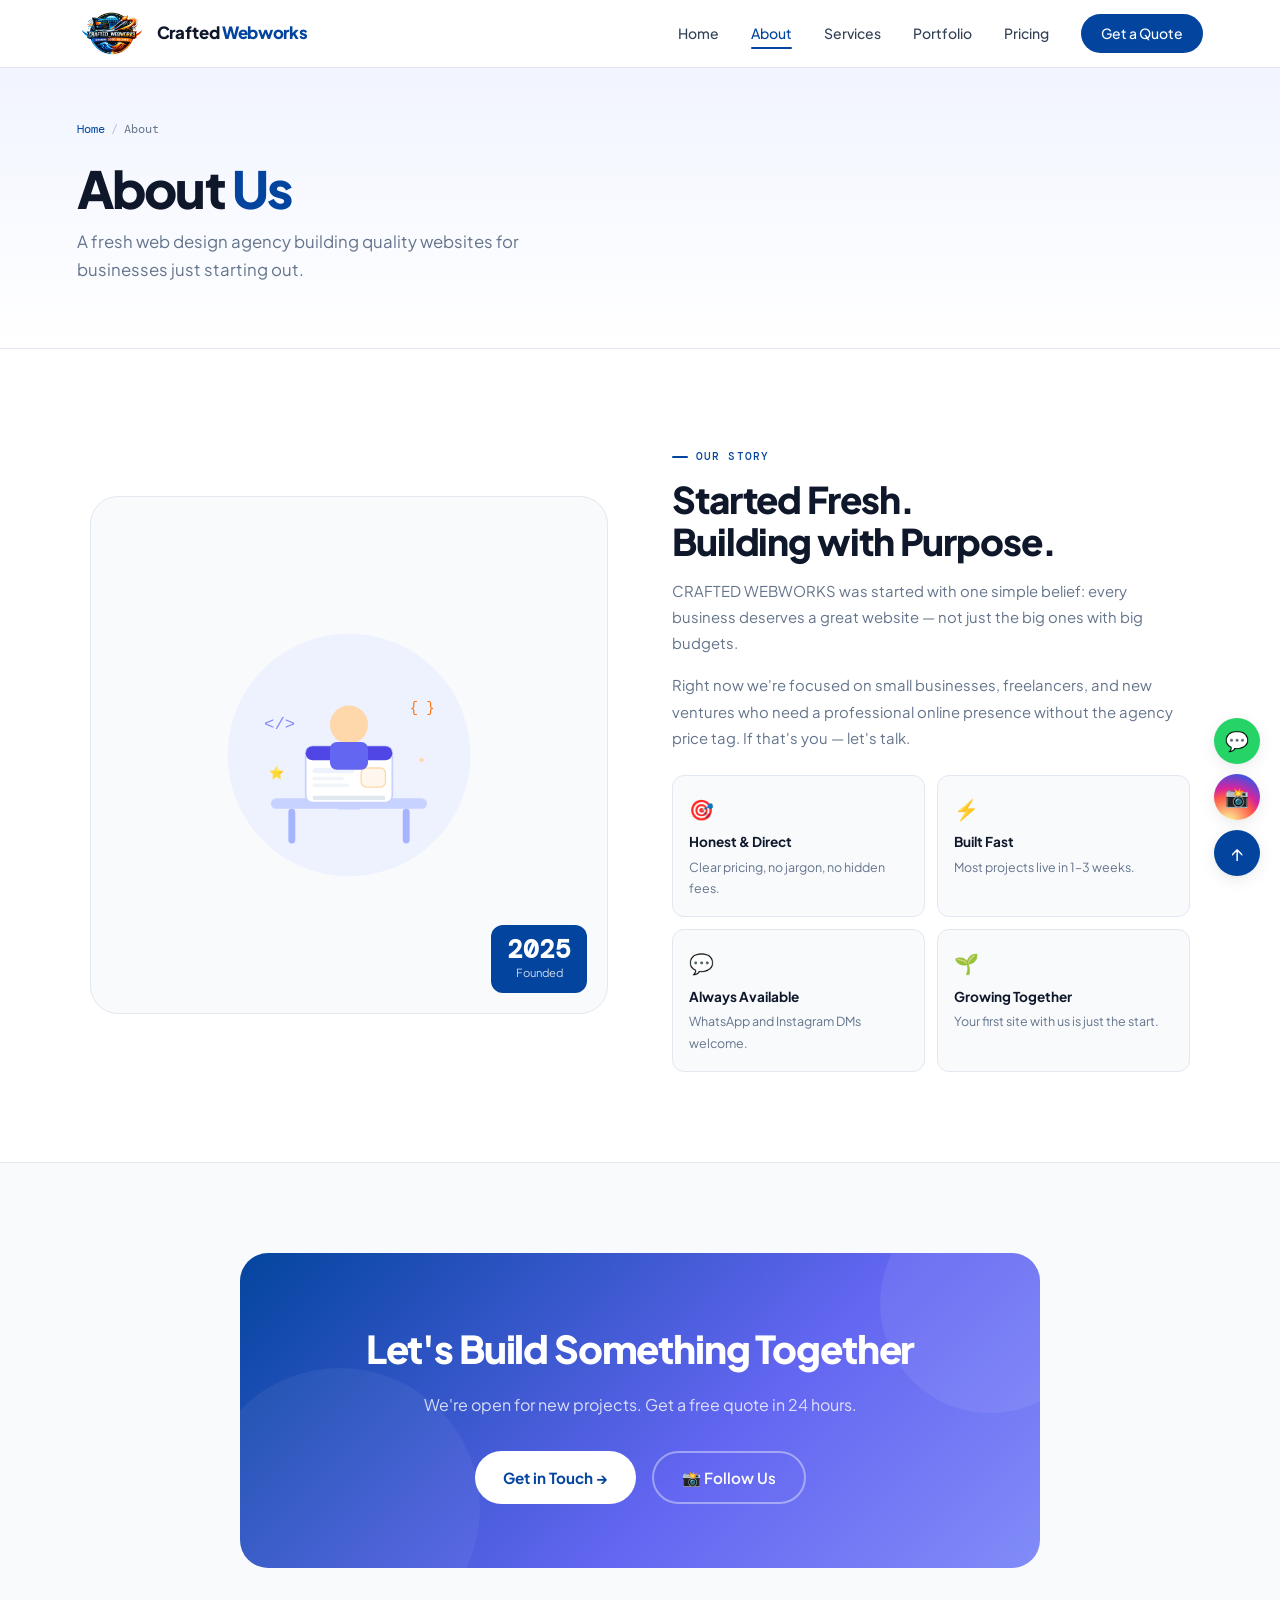
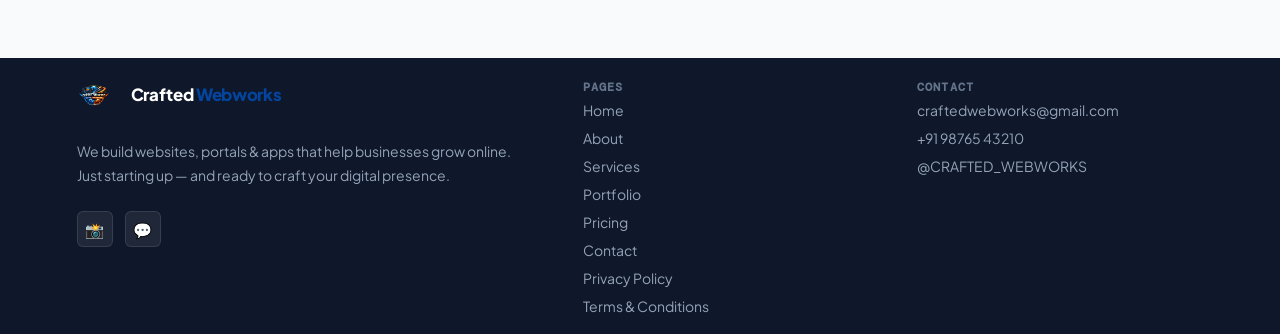
==== commit 6e55e5b1: "Changes Migrate" ====
--- a/pages/about.html
+++ b/pages/about.html
@@ -3,12 +3,12 @@
 <head>
   <meta charset="UTF-8"><meta name="viewport" content="width=device-width, initial-scale=1.0">
   <title>About — CRAFTED WEBWORKS</title>
-  <meta name="description" content="About CRAFTED WEBWORKS — a fresh Bengaluru-based web design agency building quality websites for businesses just starting out.">
+  <meta name="description" content="About CRAFTED WEBWORKS — a fresh web design agency building quality websites for businesses just starting out.">
   <meta name="robots" content="index, follow">
   <link rel="canonical" href="https://craftedwebworks.in/pages/about.html">
   <link rel="preconnect" href="https://fonts.googleapis.com"><link rel="preconnect" href="https://fonts.gstatic.com" crossorigin>
   <link rel="stylesheet" href="../assets/css/style.css">
-  <link rel="icon" type="image/x-icon" href="assets/images/favicon.ico">
+  <link rel="icon" type="image/x-icon" href="../assets/images/favicon.ico">
 
 </head>
 <body>
@@ -16,8 +16,8 @@
 
 <div class="page-top">
   <div class="breadcrumb"><a href="../index.html">Home</a><span class="sep">/</span>About</div>
-  <h1>About <span style="color:var(--primary)">CRAFTED WEBWORKS</span></h1>
-  <p>A small, focused web design team from Bengaluru — building real things for real businesses.</p>
+  <h1>About <span style="color:var(--primary)">Us</span></h1>
+  <p>A fresh web design agency building quality websites for businesses just starting out.</p>
 </div>
 
 <section>
@@ -59,7 +59,6 @@
       <div class="section-label" style="margin-bottom:.75rem;">Our Story</div>
       <h2>Started Fresh.<br>Building with Purpose.</h2>
       <p>CRAFTED WEBWORKS was started with one simple belief: every business deserves a great website — not just the big ones with big budgets.</p>
-      <p>We're a small team of web designers and developers based in Bengaluru. We just launched, and we're hungry to prove ourselves through the quality of our work. No portfolio fluff — just real craft, honest pricing, and a genuine partnership with every client.</p>
       <p>Right now we're focused on small businesses, freelancers, and new ventures who need a professional online presence without the agency price tag. If that's you — let's talk.</p>
       <div class="vals-grid">
         <div class="val-card">
--- a/assets/css/style.css
+++ b/assets/css/style.css
@@ -666,6 +666,115 @@
 .page-top p{font-size:1.05rem;color:var(--text-muted);max-width:500px;}
 
 /* ====================================================
+   LEGAL PAGES
+   ==================================================== */
+.legal-meta{
+  display:flex;flex-wrap:wrap;gap:.65rem;
+  margin-top:1.5rem;
+}
+.legal-pill{
+  display:inline-flex;align-items:center;
+  padding:.45rem .8rem;
+  background:rgba(255,255,255,.72);
+  border:1px solid var(--border);
+  border-radius:var(--r-full);
+  font-size:.72rem;font-family:var(--font-mono);
+  color:var(--text-muted);
+}
+.legal-layout{
+  display:grid;
+  grid-template-columns:minmax(250px,290px) minmax(0,1fr);
+  gap:1.5rem;
+  max-width:1100px;margin:0 auto;
+  align-items:start;
+}
+.legal-summary,
+.legal-card{
+  background:#fff;
+  border:1.5px solid var(--border);
+  border-radius:var(--r-xl);
+  box-shadow:var(--shadow-sm);
+}
+.legal-summary{
+  position:sticky;top:92px;
+  padding:1.5rem;
+}
+.legal-summary h2{
+  font-size:1.15rem;font-weight:800;
+  color:var(--text-dark);letter-spacing:-.02em;
+  margin-bottom:.55rem;
+}
+.legal-summary p{
+  font-size:.84rem;color:var(--text-muted);
+  line-height:1.7;
+}
+.legal-links{
+  display:flex;flex-direction:column;gap:.35rem;
+  margin-top:1.25rem;
+}
+.legal-links a{
+  font-size:.84rem;font-weight:600;color:var(--text-dark);
+  padding:.7rem .85rem;
+  border-radius:var(--r-md);
+  background:var(--bg-soft);
+  border:1px solid transparent;
+  transition:all var(--t);
+}
+.legal-links a:hover{
+  color:var(--primary);
+  border-color:#C7D2FE;
+  background:var(--primary-light);
+}
+.legal-card{padding:2rem;}
+.legal-note{
+  display:flex;gap:.75rem;
+  padding:1rem 1.15rem;
+  background:var(--accent-light);
+  border:1px solid #FED7AA;
+  border-radius:var(--r-md);
+  font-size:.84rem;color:#9A3412;
+  line-height:1.7;
+}
+.legal-note strong{color:#7C2D12;}
+.legal-section + .legal-section{
+  margin-top:2rem;padding-top:2rem;
+  border-top:1px solid var(--border);
+}
+.legal-section h2{
+  font-size:1.1rem;font-weight:800;
+  color:var(--text-dark);letter-spacing:-.02em;
+  margin-bottom:.75rem;
+}
+.legal-section p{
+  font-size:.9rem;color:var(--text-body);
+  line-height:1.8;
+}
+.legal-section p + p{margin-top:.9rem;}
+.legal-list{
+  display:flex;flex-direction:column;gap:.75rem;
+  margin-top:1rem;
+}
+.legal-list li{
+  display:flex;align-items:flex-start;gap:.7rem;
+  font-size:.88rem;color:var(--text-body);
+  line-height:1.7;
+}
+.legal-list li::before{
+  content:'-';
+  color:var(--primary);
+  font-weight:800;
+  flex-shrink:0;
+}
+.legal-contact{
+  margin-top:1rem;
+  padding-top:1rem;
+  border-top:1px solid var(--border);
+  font-size:.84rem;color:var(--text-muted);
+  line-height:1.7;
+}
+.legal-contact a{color:var(--primary);font-weight:600;}
+
+/* ====================================================
    ABOUT PAGE
    ==================================================== */
 .about-split{
@@ -836,6 +945,8 @@
   .about-split{grid-template-columns:1fr;}
   .about-img-box{display:none;}
   .contact-wrap{grid-template-columns:1fr;}
+  .legal-layout{grid-template-columns:1fr;}
+  .legal-summary{position:static;}
   .footer-grid{grid-template-columns:1fr 1fr;}
 }
 @media(max-width:768px){
@@ -855,6 +966,8 @@
   .form-row{grid-template-columns:1fr;}
   .vals-grid{grid-template-columns:1fr;}
   .steps-wrap{grid-template-columns:1fr 1fr;}
+  .legal-card,.legal-summary{padding:1.35rem;}
+  .legal-meta{gap:.5rem;}
 }
 @media(max-width:480px){
   .hero h1{font-size:1.9rem;}
